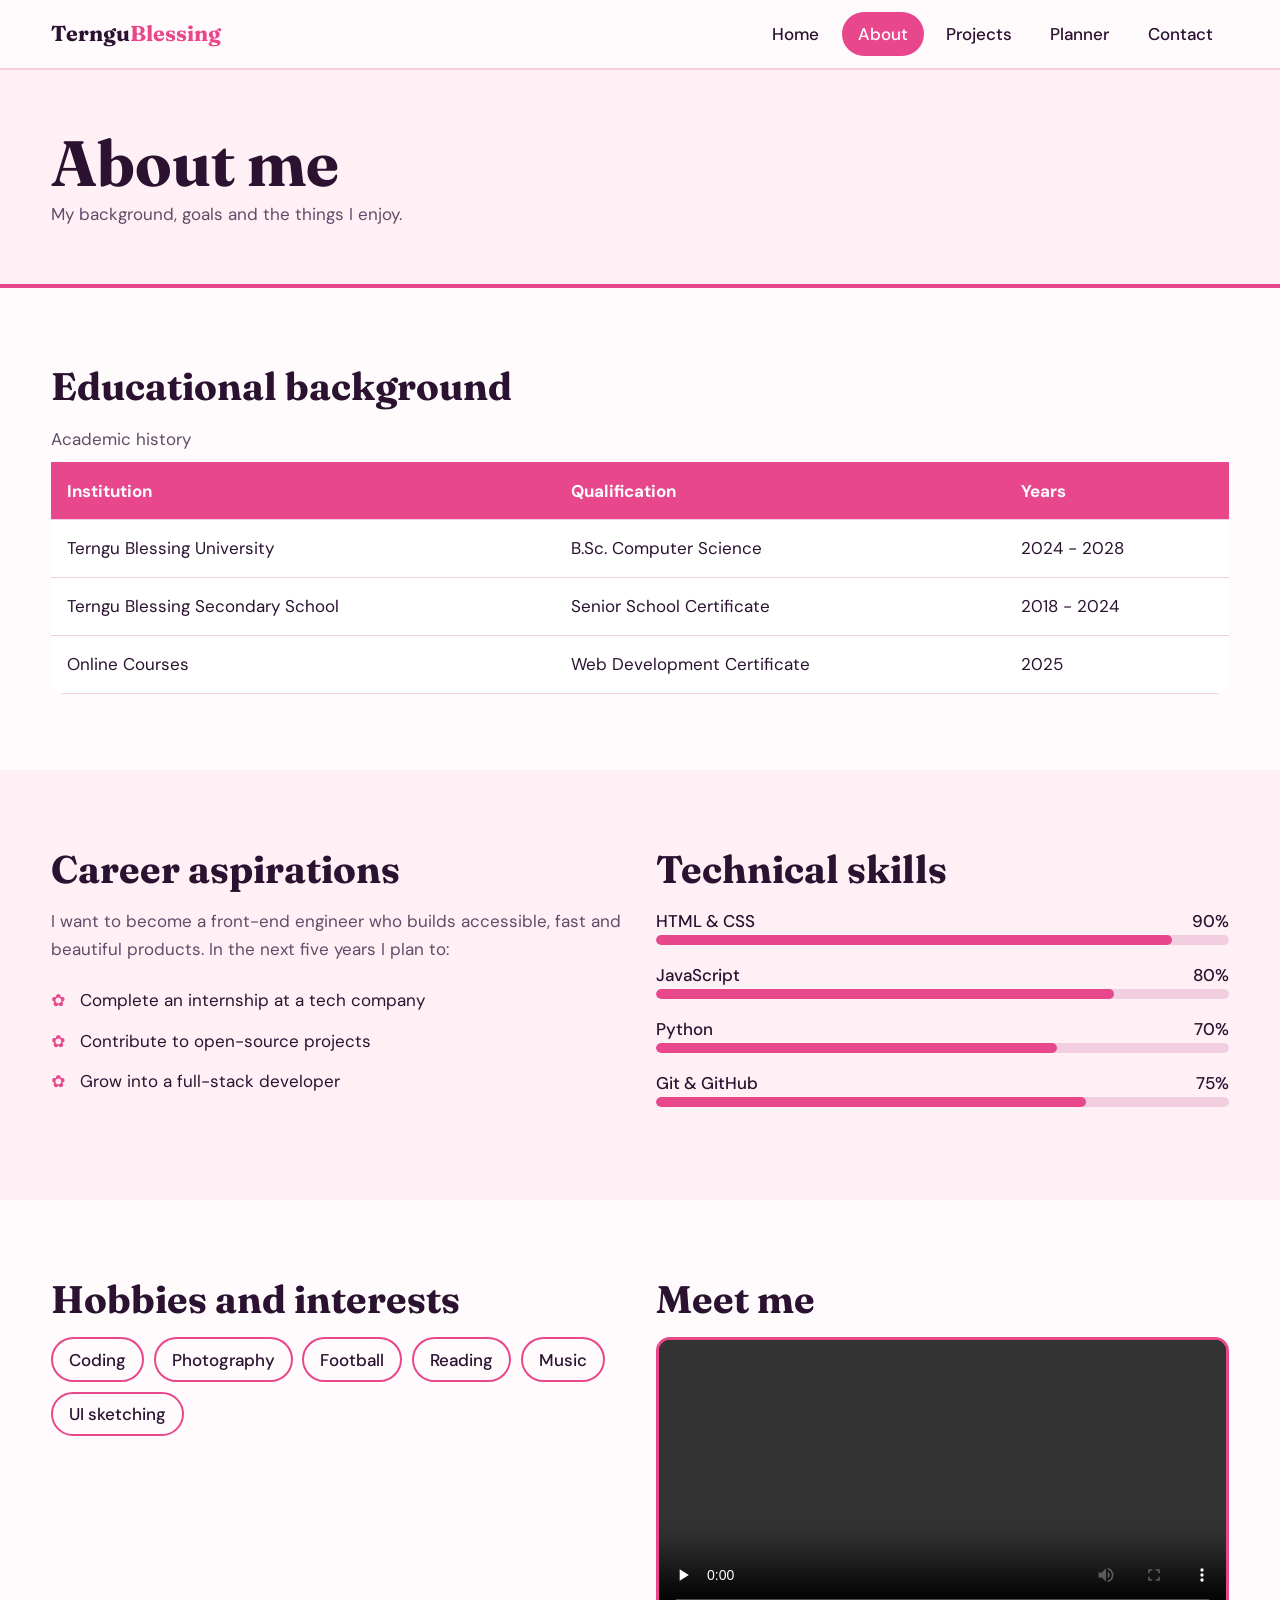
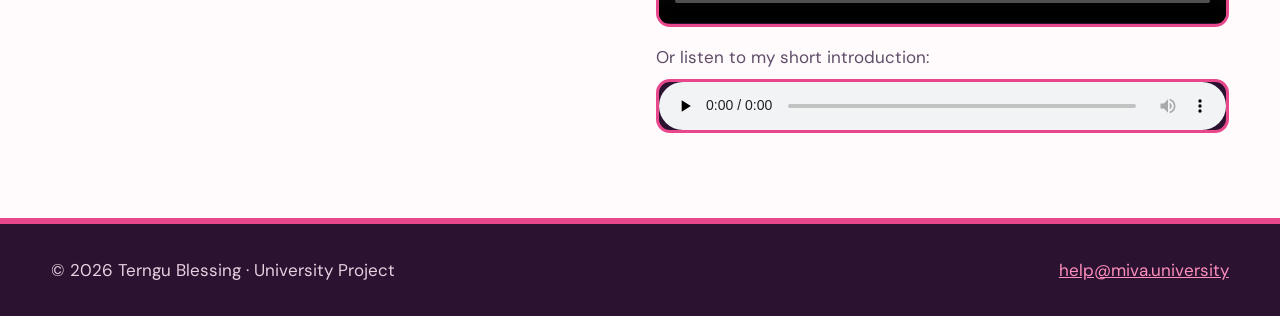
==== about.html @ 4c704ea0 "Add files via upload" ====
<!DOCTYPE html>
<html lang="en">
<head>
  <meta charset="UTF-8">
  <meta name="viewport" content="width=device-width, initial-scale=1">
  <title>About | Terngu Blessing</title>
  <link rel="preconnect" href="https://fonts.googleapis.com">
  <link href="https://fonts.googleapis.com/css2?family=DM+Sans:wght@400;500;700&family=Fraunces:wght@600;700&display=swap" rel="stylesheet">
  <link rel="stylesheet" href="style.css">
</head>
<body>
<!-- Site header with responsive navigation (same on every page) -->
<header class="site-header">
  <nav class="wrap nav" aria-label="Main navigation">
    <a class="logo" href="index.html">Terngu<span>Blessing</span></a>
    <button class="menu-btn" id="menuBtn" aria-label="Toggle menu" aria-expanded="false">☰</button>
    <ul id="navList">
      <li><a class="link" href="index.html">Home</a></li>
      <li><a class="link active" href="about.html">About</a></li>
      <li><a class="link" href="projects.html">Projects</a></li>
      <li><a class="link" href="planner.html">Planner</a></li>
      <li><a class="link" href="contact.html">Contact</a></li>
    </ul>
  </nav>
</header>
<main>
<section class="page-title"><div class="wrap"><h1>About me</h1><p class="lead">My background, goals and the things I enjoy.</p></div></section>

<section class="section">
  <div class="wrap">
    <h2>Educational background</h2>
    <!-- Table: education timeline -->
    <div class="table-scroll">
      <table>
        <caption class="lead" style="text-align:left;padding-bottom:.6rem">Academic history</caption>
        <thead><tr><th>Institution</th><th>Qualification</th><th>Years</th></tr></thead>
        <tbody>
          <tr><td>Terngu Blessing University</td><td>B.Sc. Computer Science</td><td>2024 - 2028</td></tr>
          <tr><td>Terngu Blessing Secondary School</td><td>Senior School Certificate</td><td>2018 - 2024</td></tr>
          <tr><td>Online Courses</td><td>Web Development Certificate</td><td>2025</td></tr>
        </tbody>
      </table>
    </div>
  </div>
</section>

<section class="section alt">
  <div class="wrap grid cols-2">
    <article>
      <h2>Career aspirations</h2>
      <p class="lead">I want to become a front-end engineer who builds accessible, fast and beautiful products. In the next five years I plan to:</p>
      <ol class="checklist" style="margin-top:1rem">
        <li>Complete an internship at a tech company</li>
        <li>Contribute to open-source projects</li>
        <li>Grow into a full-stack developer</li>
      </ol>
    </article>
    <article>
      <h2>Technical skills</h2>
      <!-- Skill bars: change the width values to match your level -->
      <div class="skill"><div><span>HTML &amp; CSS</span><span>90%</span></div><div class="bar"><span style="width:90%"></span></div></div>
      <div class="skill"><div><span>JavaScript</span><span>80%</span></div><div class="bar"><span style="width:80%"></span></div></div>
      <div class="skill"><div><span>Python</span><span>70%</span></div><div class="bar"><span style="width:70%"></span></div></div>
      <div class="skill"><div><span>Git &amp; GitHub</span><span>75%</span></div><div class="bar"><span style="width:75%"></span></div></div>
    </article>
  </div>
</section>

<section class="section">
  <div class="wrap grid cols-2">
    <article>
      <h2>Hobbies and interests</h2>
      <ul class="tags"><li>Coding</li><li>Photography</li><li>Football</li><li>Reading</li><li>Music</li><li>UI sketching</li></ul>
    </article>
    <!-- Multimedia: add your own files to the media folder -->
    <article class="media-box">
      <h2>Meet me</h2>
      <video controls preload="none" poster="">
        <source src="media/intro.mp4" type="video/mp4">
        Your browser does not support the video element.
      </video>
      <p class="lead" style="margin:1rem 0 .5rem">Or listen to my short introduction:</p>
      <audio controls preload="none"><source src="media/intro.mp3" type="audio/mpeg">Your browser does not support audio.</audio>
    </article>
  </div>
</section>
</main>
<footer class="site-footer">
  <div class="wrap">
    <p>&copy; 2026 Terngu Blessing &middot; University  Project</p>
    <p><a href="mailto:help@miva.university">help@miva.university</a></p>
  </div>
</footer>
<script src="script.js"></script>
</body>
</html>
---- style.css ----
/* ==========================================================
   Student Portfolio - Stylesheet
   Palette: plum ink + raspberry pink accent + blush backgrounds
   ========================================================== */

:root {
  --pink: #e8478b;
  --pink-dark: #c42b6e;
  --blush: #fff0f6;
  --paper: #fffafc;
  --ink: #2a1230;
  --muted: #5f4d68;
  --line: #f2cfe0;
  --ok: #1f8a5b;
  --err: #c0243c;
  --radius: 14px;
  --wrap: 1400px;
}

* {
  box-sizing: border-box;
  margin: 0;
  padding: 0;
}

html {
  scroll-behavior: smooth;
}

body {
  font-family: "DM Sans", system-ui, sans-serif;
  background: var(--paper);
  color: var(--ink);
  line-height: 1.65;
  font-size: 1.0625rem;
}

h1, h2, h3 {
  font-family: "Fraunces", Georgia, serif;
  line-height: 1.15;
  color: var(--ink);
}

h1 {
  font-size: clamp(2.4rem, 5vw, 4.5rem);
}

h2 {
  font-size: clamp(1.7rem, 3vw, 2.4rem);
  margin-bottom: 1rem;
}

h3 {
  font-size: 1.25rem;
  margin-bottom: .4rem;
}

a {
  color: var(--pink-dark);
}

img, video {
  max-width: 100%;
  display: block;
}

:focus-visible {
  outline: 3px solid var(--pink);
  outline-offset: 3px;
}

/* Fluid container: full width with side padding, capped on huge screens */
.wrap {
  width: 100%;
  max-width: var(--wrap);
  margin-inline: auto;
  padding-inline: clamp(1rem, 4vw, 3.5rem);
}

.section {
  padding-block: clamp(2.5rem, 6vw, 5rem);
}

.section.alt {
  background: var(--blush);
}

.lead {
  max-width: 62ch;
  color: var(--muted);
}

/* ---------- Header / navigation ---------- */
.site-header {
  position: sticky;
  top: 0;
  z-index: 50;
  background: rgba(255, 250, 252, .94);
  backdrop-filter: blur(8px);
  border-bottom: 2px solid var(--line);
}

.nav {
  display: flex;
  align-items: center;
  justify-content: space-between;
  min-height: 68px;
}

.logo {
  font-family: "Fraunces", serif;
  font-weight: 700;
  font-size: 1.35rem;
  color: var(--ink);
  text-decoration: none;
}

.logo span {
  color: var(--pink);
}

.nav ul {
  display: flex;
  gap: .4rem;
  list-style: none;
}

.nav a.link {
  display: block;
  padding: .5rem 1rem;
  border-radius: 999px;
  color: var(--ink);
  text-decoration: none;
  font-weight: 500;
  transition: background .25s, color .25s;
}

.nav a.link:hover {
  background: var(--blush);
  color: var(--pink-dark);
}

.nav a.link.active {
  background: var(--pink);
  color: #fff;
}

.menu-btn {
  display: none;
  background: none;
  border: 2px solid var(--pink);
  color: var(--pink-dark);
  border-radius: 10px;
  padding: .35rem .7rem;
  font-size: 1.3rem;
  cursor: pointer;
}

/* ---------- Buttons ---------- */
.btn {
  display: inline-block;
  padding: .8rem 1.6rem;
  border-radius: 999px;
  border: 2px solid var(--pink);
  background: var(--pink);
  color: #fff;
  font: inherit;
  font-weight: 600;
  text-decoration: none;
  cursor: pointer;
  transition: transform .25s, background .25s, box-shadow .25s;
}

.btn:hover {
  background: var(--pink-dark);
  border-color: var(--pink-dark);
  transform: translateY(-3px);
  box-shadow: 0 10px 22px rgba(232, 71, 139, .3);
}

.btn.ghost {
  background: transparent;
  color: var(--pink-dark);
}

.btn.ghost:hover {
  background: var(--pink);
  color: #fff;
}

/* ---------- Hero (full width) ---------- */
.hero {
  background: linear-gradient(120deg, var(--ink) 0%, #4a1a55 55%, var(--pink-dark) 130%);
  color: #fff;
  padding-block: clamp(3rem, 8vw, 7rem);
}

.hero h1, .hero h2 {
  color: #fff;
}

.hero-grid {
  display: grid;
  grid-template-columns: 1.3fr 1fr;
  gap: clamp(2rem, 5vw, 5rem);
  align-items: center;
}

.hero p {
  max-width: 55ch;
  margin: 1.2rem 0 2rem;
  color: #f6dce9;
}

.hero .pink {
  color: #ff8fbd;
}

.hero .btn.ghost {
  color: #fff;
  border-color: #fff;
}

.hero .btn.ghost:hover {
  background: #fff;
  color: var(--ink);
}

.hero-actions {
  display: flex;
  gap: 1rem;
  flex-wrap: wrap;
}

.photo {
  aspect-ratio: 4/5;
  max-width: 420px;
  width: 100%;
  margin-inline: auto;
  border-radius: var(--radius);
  border: 4px solid var(--pink);
  background: repeating-linear-gradient(45deg, #3b1646, #3b1646 14px, #45194f 14px, #45194f 28px);
  display: grid;
  place-items: center;
  text-align: center;
  color: #ffc2dc;
  font-weight: 600;
  transition: transform .4s;
  box-shadow: 14px 14px 0 var(--pink);
}

.photo:hover {
  transform: rotate(-2deg) scale(1.02);
}

/* ---------- Layout helpers ---------- */
.grid {
  display: grid;
  gap: clamp(1rem, 2.5vw, 2rem);
}

.cols-2 {
  grid-template-columns: repeat(auto-fit, minmax(min(100%, 420px), 1fr));
}

.cols-3 {
  grid-template-columns: repeat(auto-fit, minmax(min(100%, 300px), 1fr));
}

.card {
  background: #fff;
  border: 2px solid var(--line);
  border-left: 6px solid var(--pink);
  border-radius: var(--radius);
  padding: 1.5rem;
  transition: transform .3s, box-shadow .3s, border-color .3s;
}

.card:hover {
  transform: translateY(-6px);
  box-shadow: 0 18px 34px rgba(232, 71, 139, .18);
  border-color: var(--pink);
}

.page-title {
  background: var(--blush);
  border-bottom: 4px solid var(--pink);
  padding-block: clamp(2rem, 5vw, 3.5rem);
}

.stats {
  display: flex;
  gap: 2rem;
  flex-wrap: wrap;
  margin-top: 2rem;
}

.stats strong {
  display: block;
  font-family: "Fraunces", serif;
  font-size: 2rem;
  color: #ff8fbd;
}

/* ---------- Tables, lists, skills ---------- */
table {
  width: 100%;
  border-collapse: collapse;
  background: #fff;
  border-radius: var(--radius);
  overflow: hidden;
}

th, td {
  padding: .9rem 1rem;
  text-align: left;
  border-bottom: 1px solid var(--line);
}

th {
  background: var(--pink);
  color: #fff;
}

tbody tr {
  transition: background .2s;
}

tbody tr:hover {
  background: var(--blush);
}

.table-scroll {
  overflow-x: auto;
}

.checklist {
  list-style: none;
}

.checklist li {
  padding: .4rem 0 .4rem 1.8rem;
  position: relative;
}

.checklist li::before {
  content: "✿";
  position: absolute;
  left: 0;
  color: var(--pink);
}

.skill {
  margin-bottom: 1rem;
}

.skill div {
  display: flex;
  justify-content: space-between;
  font-weight: 500;
}

.bar {
  height: 10px;
  background: var(--line);
  border-radius: 99px;
  overflow: hidden;
}

.bar span {
  display: block;
  height: 100%;
  background: var(--pink);
  border-radius: 99px;
  transition: width .8s;
}

.tags {
  display: flex;
  flex-wrap: wrap;
  gap: .6rem;
  list-style: none;
}

.tags li {
  padding: .4rem 1rem;
  border: 2px solid var(--pink);
  border-radius: 999px;
  font-weight: 500;
  transition: background .25s, color .25s;
}

.tags li:hover {
  background: var(--pink);
  color: #fff;
}

.media-box video, .media-box audio {
  width: 100%;
  border-radius: var(--radius);
  border: 3px solid var(--pink);
  background: var(--ink);
}

/* ---------- Projects ---------- */
.project {
  padding: 0;
  overflow: hidden;
  border-left-width: 2px;
}

.project .shot {
  aspect-ratio: 16/9;
  background: linear-gradient(135deg, var(--blush), var(--line));
  display: grid;
  place-items: center;
  color: var(--pink-dark);
  font-weight: 700;
  transition: transform .5s;
}

.project:hover .shot {
  transform: scale(1.06);
}

.shot-wrap {
  overflow: hidden;
}

.project .body {
  padding: 1.4rem;
}

.project .links {
  display: flex;
  gap: .8rem;
  margin-top: 1rem;
  flex-wrap: wrap;
}

/* ---------- Planner ---------- */
.planner-form {
  display: grid;
  grid-template-columns: 2fr 1fr 1fr auto;
  gap: .8rem;
  align-items: end;
}

label {
  display: block;
  font-weight: 600;
  margin-bottom: .3rem;
}

input, select, textarea {
  width: 100%;
  padding: .8rem 1rem;
  border: 2px solid var(--line);
  border-radius: 10px;
  font: inherit;
  background: #fff;
  transition: border-color .25s, box-shadow .25s;
}

input:focus, select:focus, textarea:focus {
  outline: none;
  border-color: var(--pink);
  box-shadow: 0 0 0 4px rgba(232, 71, 139, .18);
}

.task-list {
  list-style: none;
  margin-top: 1.5rem;
  display: grid;
  gap: .8rem;
}

.task {
  display: flex;
  align-items: center;
  gap: 1rem;
  background: #fff;
  border: 2px solid var(--line);
  border-left: 6px solid var(--pink);
  border-radius: var(--radius);
  padding: 1rem 1.2rem;
  transition: transform .25s, opacity .25s;
}

.task:hover {
  transform: translateX(6px);
}

.task .info {
  flex: 1;
}

.task small {
  color: var(--muted);
}

.task.done {
  opacity: .6;
  border-left-color: var(--ok);
}

.task.done .title {
  text-decoration: line-through;
}

.task input[type=checkbox] {
  width: 22px;
  height: 22px;
  accent-color: var(--pink);
}

.btn.small {
  padding: .4rem 1rem;
  font-size: .9rem;
}

.counter {
  font-weight: 600;
  color: var(--pink-dark);
  margin-top: 1rem;
}

.empty {
  text-align: center;
  color: var(--muted);
  padding: 2rem;
}

/* ---------- Contact form ---------- */
.contact-grid {
  display: grid;
  grid-template-columns: 1.4fr 1fr;
  gap: clamp(1.5rem, 4vw, 4rem);
}

.field {
  margin-bottom: 1.2rem;
}

.error-msg {
  display: block;
  min-height: 1.3em;
  color: var(--err);
  font-size: .9rem;
  margin-top: .25rem;
}

.invalid {
  border-color: var(--err) !important;
}

.form-status {
  padding: 1rem;
  border-radius: 10px;
  margin-bottom: 1rem;
  font-weight: 600;
  display: none;
}

.form-status.success {
  display: block;
  background: #e3f7ee;
  color: var(--ok);
  border: 2px solid var(--ok);
}

.form-status.fail {
  display: block;
  background: #fdeaee;
  color: var(--err);
  border: 2px solid var(--err);
}

/* ---------- Footer ---------- */
.site-footer {
  background: var(--ink);
  color: #e9cfe0;
  padding-block: 2rem;
  border-top: 6px solid var(--pink);
}

.site-footer .wrap {
  display: flex;
  justify-content: space-between;
  gap: 1rem;
  flex-wrap: wrap;
}

.site-footer a {
  color: #ff8fbd;
}

/* ---------- Responsive ---------- */
@media (max-width: 900px) {
  .hero-grid, .contact-grid {
    grid-template-columns: 1fr;
  }
  .planner-form {
    grid-template-columns: 1fr 1fr;
  }
  .planner-form .btn {
    grid-column: 1 / -1;
  }
  .photo {
    max-width: 300px;
    order: -1;
  }
}

@media (max-width: 760px) {
  .menu-btn {
    display: block;
  }
  .nav ul {
    display: none;
    position: absolute;
    top: 68px;
    left: 0;
    right: 0;
    flex-direction: column;
    background: var(--paper);
    padding: 1rem;
    border-bottom: 3px solid var(--pink);
  }
  .nav ul.open {
    display: flex;
  }
}

@media (max-width: 520px) {
  .planner-form {
    grid-template-columns: 1fr;
  }
  .task {
    flex-wrap: wrap;
  }
}

@media (prefers-reduced-motion: reduce) {
  * {
    transition: none !important;
    scroll-behavior: auto !important;
  }
}

/* ---------- Profile Circle ---------- */
.profile-circle {
  width: 300px;
  height: 300px;
  border-radius: 50%;
  object-fit: cover;
  border: 4px solid #ffffff;
  box-shadow: 0 6px 12px rgba(0, 0, 0, 0.15);
}
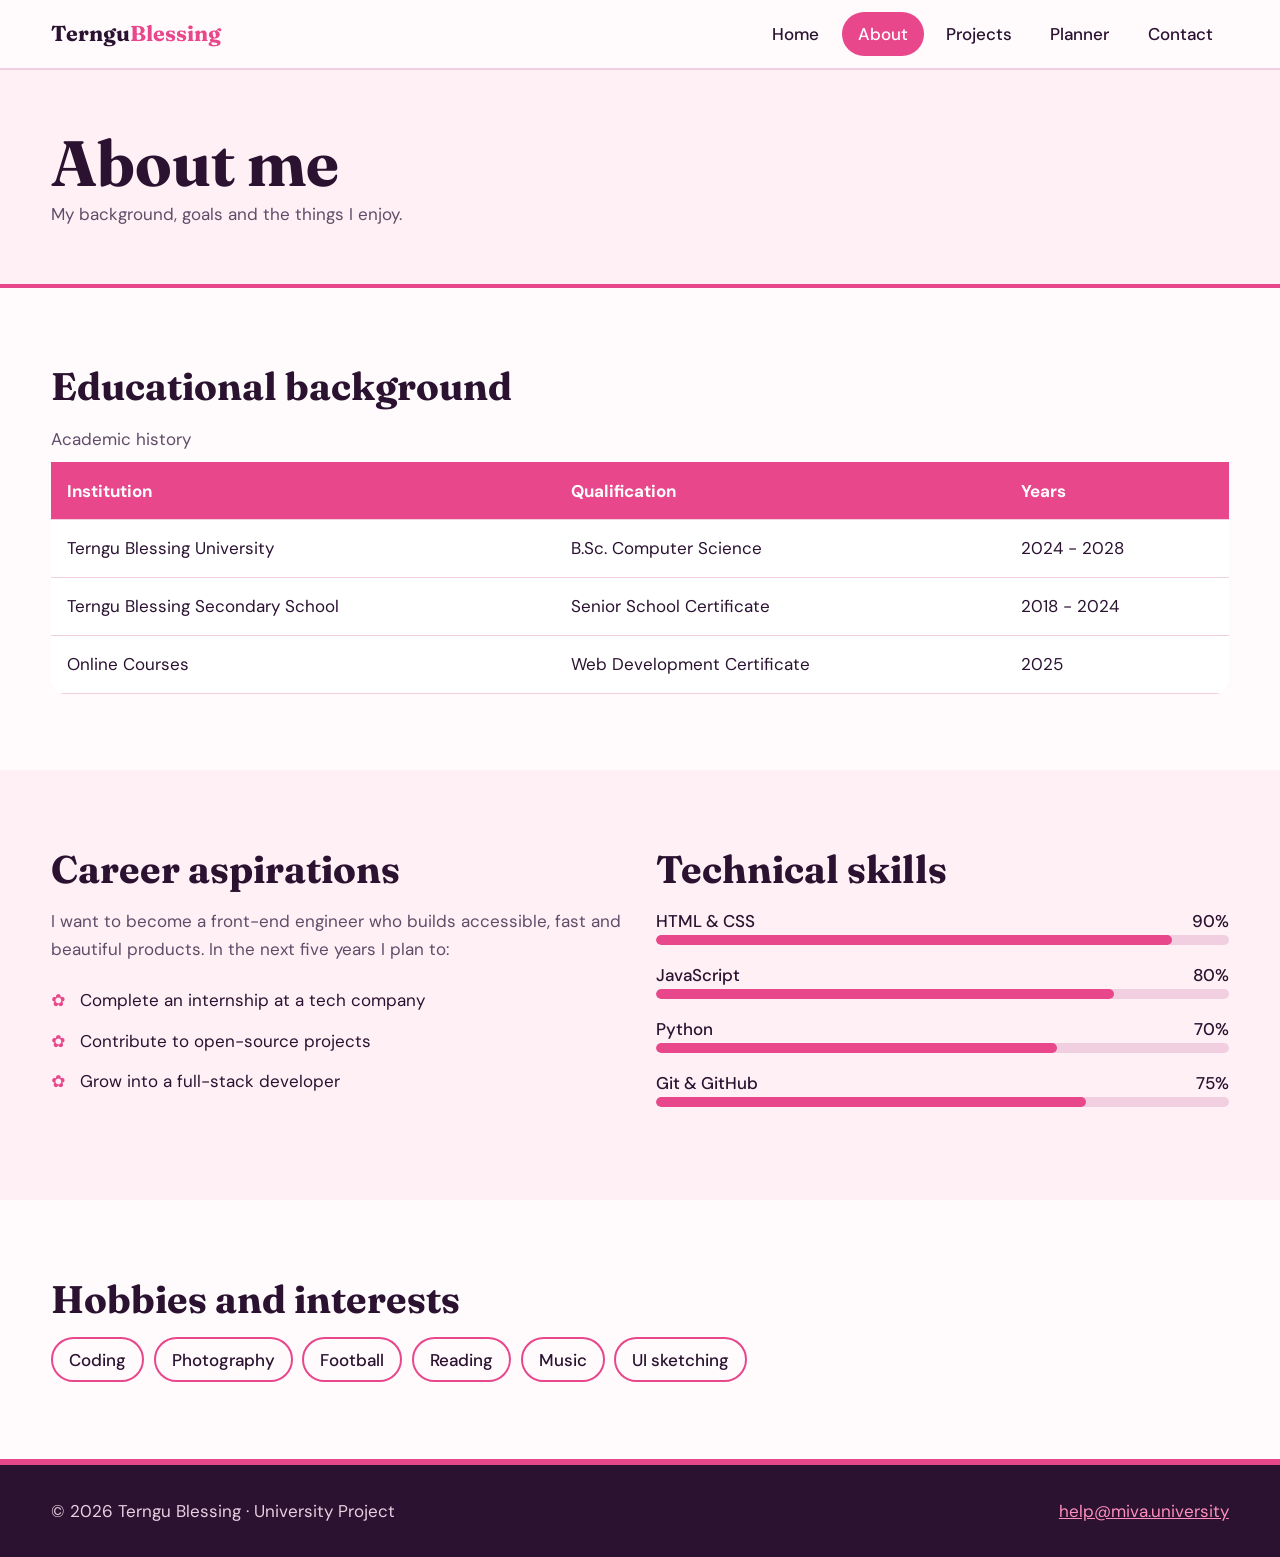
==== commit cb81534b: "Update about.html" ====
--- a/about.html
+++ b/about.html
@@ -72,16 +72,7 @@
       <h2>Hobbies and interests</h2>
       <ul class="tags"><li>Coding</li><li>Photography</li><li>Football</li><li>Reading</li><li>Music</li><li>UI sketching</li></ul>
     </article>
-    <!-- Multimedia: add your own files to the media folder -->
-    <article class="media-box">
-      <h2>Meet me</h2>
-      <video controls preload="none" poster="">
-        <source src="media/intro.mp4" type="video/mp4">
-        Your browser does not support the video element.
-      </video>
-      <p class="lead" style="margin:1rem 0 .5rem">Or listen to my short introduction:</p>
-      <audio controls preload="none"><source src="media/intro.mp3" type="audio/mpeg">Your browser does not support audio.</audio>
-    </article>
+
   </div>
 </section>
 </main>
